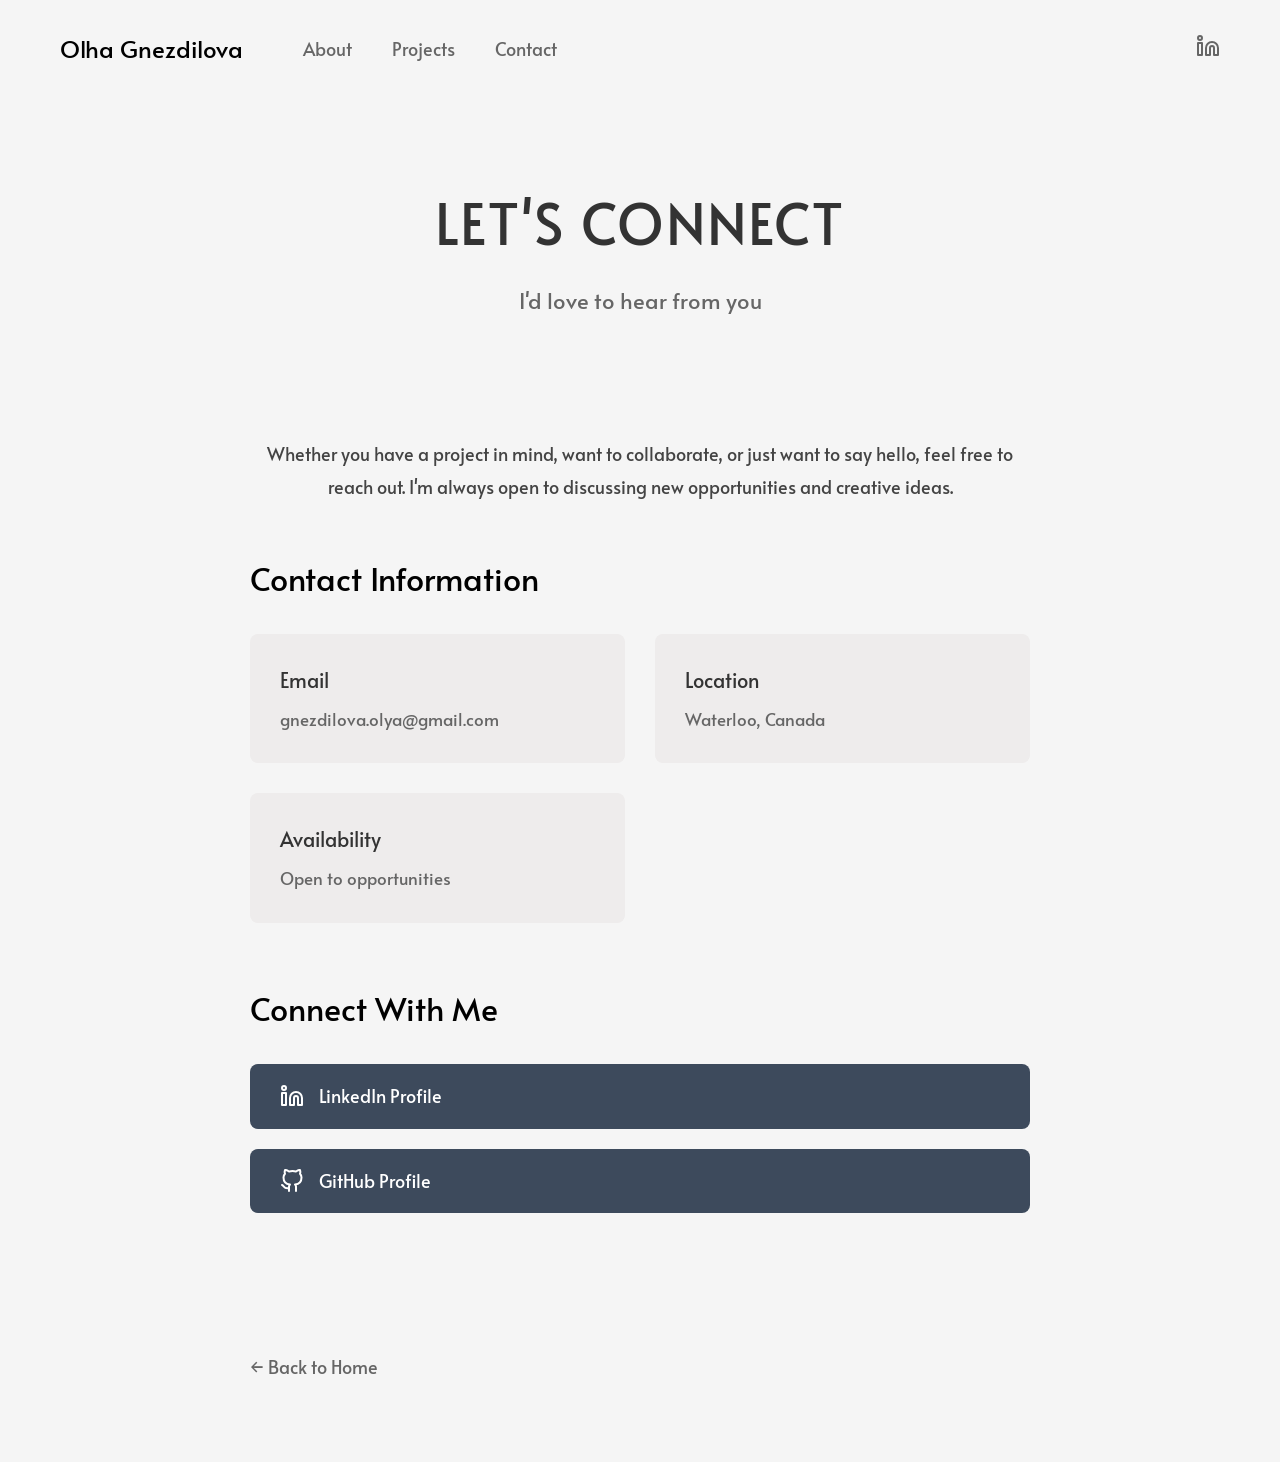
==== pages/contact/contact.html @ 5fd8d4ed "first commit" ====
<!DOCTYPE html>
<html lang="en">
<head>
    <meta charset="UTF-8">
    <meta name="viewport" content="width=device-width, initial-scale=1.0">
    <link href="https://fonts.googleapis.com/css2?family=Alata&display=swap" rel="stylesheet">
    <title>Contact - Olha Gnezdilova</title>
    <link rel="stylesheet" href="contact.css">
</head>

<body>
    <header>
        <nav>
            <a href="../../index.html" style="text-decoration: none; color: inherit;">
                <h1 class="logo">Olha Gnezdilova</h1>
            </a>
            <ul class="nav-links">
                <li><a href="../about/about.html">About</a></li>
                <li><a href="../../index.html#projects">Projects</a></li>
                <li><a href="contact.html">Contact</a></li>
            </ul>
            <a href="https://www.linkedin.com/in/olha-gnezdilova-22678039b/" class="linkedin-icon" target="_blank">
                <svg xmlns="http://www.w3.org/2000/svg" width="24" height="24" viewBox="0 0 24 24" fill="none" stroke="currentColor" stroke-width="2" stroke-linecap="round" stroke-linejoin="round">
                    <path d="M16 8a6 6 0 0 1 6 6v7h-4v-7a2 2 0 0 0-2-2 2 2 0 0 0-2 2v7h-4v-7a6 6 0 0 1 6-6z"></path>
                    <rect x="2" y="9" width="4" height="12"></rect>
                    <circle cx="4" cy="4" r="2"></circle>
                </svg>
            </a>
        </nav>
    </header>

    <main>
        <section class="contact-hero">
            <h1>LET'S CONNECT</h1>
            <p class="subtitle">I'd love to hear from you</p>
        </section>

        <section class="contact-content">
            <div class="content-wrapper">
                <p class="intro-text">Whether you have a project in mind, want to collaborate, or just want to say hello, feel free to reach out. I'm always open to discussing new opportunities and creative ideas.</p>

                <div class="contact-info">
                    <h2>Contact Information</h2>
                    <div class="info-grid">
                        <div class="info-item">
                            <h3>Email</h3>
                            <p>gnezdilova.olya@gmail.com</p>
                        </div>
                        <div class="info-item">
                            <h3>Location</h3>
                            <p>Waterloo, Canada</p>
                        </div>
                        <div class="info-item">
                            <h3>Availability</h3>
                            <p>Open to opportunities</p>
                        </div>
                    </div>
                </div>

                <div class="social-links">
                    <h2>Connect With Me</h2>
                    <div class="links-container">
                        <a href="https://www.linkedin.com/in/olha-gnezdilova-22678039b/" class="contact-link-button" target="_blank">
                            <svg xmlns="http://www.w3.org/2000/svg" width="24" height="24" viewBox="0 0 24 24" fill="none" stroke="currentColor" stroke-width="2" stroke-linecap="round" stroke-linejoin="round">
                                <path d="M16 8a6 6 0 0 1 6 6v7h-4v-7a2 2 0 0 0-2-2 2 2 0 0 0-2 2v7h-4v-7a6 6 0 0 1 6-6z"></path>
                                <rect x="2" y="9" width="4" height="12"></rect>
                                <circle cx="4" cy="4" r="2"></circle>
                            </svg>
                            LinkedIn Profile
                        </a>
                        <a href="https://github.com/ognezdilova" class="contact-link-button" target="_blank">
                            <svg xmlns="http://www.w3.org/2000/svg" width="24" height="24" viewBox="0 0 24 24" fill="none" stroke="currentColor" stroke-width="2" stroke-linecap="round" stroke-linejoin="round">
                                <path d="M9 19c-5 1.5-5-2.5-7-3m14 6v-3.87a3.37 3.37 0 0 0-.94-2.61c3.14-.35 6.44-1.54 6.44-7A5.44 5.44 0 0 0 20 4.77 5.07 5.07 0 0 0 19.91 1S18.73.65 16 2.48a13.38 13.38 0 0 0-7 0C6.27.65 5.09 1 5.09 1A5.07 5.07 0 0 0 5 4.77a5.44 5.44 0 0 0-1.5 3.78c0 5.42 3.3 6.61 6.44 7A3.37 3.37 0 0 0 9 18.13V22"></path>
                            </svg>
                            GitHub Profile
                        </a>
                    </div>
                </div>
            </div>
        </section>

        <section class="back-to-home">
            <div class="content-wrapper">
                <a href="../../index.html" class="back-button">← Back to Home</a>
            </div>
        </section>
    </main>
</body>
</html>
---- pages/contact/contact.css ----
* {
    margin: 0;
    padding: 0;
    box-sizing: border-box;
}

html {
    scroll-behavior: smooth;
}

body {
    font-family: 'Alata', sans-serif;
    background-color: #f5f5f5;
    color: #333;
    line-height: 1.6;
}

/* Header & Navigation */
header {
    background-color: #f5f5f5;
    padding: 30px 60px;
    position: sticky;
    top: 0;
    z-index: 100;
}

nav {
    display: flex;
    justify-content: flex-start;
    align-items: center;
    max-width: 1400px;
    margin: 0 auto;
    gap: 60px;
}

.logo {
    font-size: 24px;
    font-weight: 500;
    color: #000;
}

.nav-links {
    display: flex;
    list-style: none;
    gap: 40px;
}

.nav-links a {
    text-decoration: none;
    color: #666;
    font-size: 18px;
    transition: color 0.3s;
}

.nav-links a:hover {
    color: #000;
}

.linkedin-icon {
    color: #666;
    transition: color 0.3s;
    margin-left: auto;
}

.linkedin-icon:hover {
    color: #263650;
}

/* Contact Hero Section */
.contact-hero {
    text-align: center;
    padding: 80px 60px 60px;
    background-color: #f5f5f5;
}

.contact-hero h1 {
    font-size: 56px;
    font-weight: 400;
    margin-bottom: 15px;
    letter-spacing: 2px;
}

.contact-hero .subtitle {
    font-size: 22px;
    color: #666;
    font-weight: 300;
}

/* Content Wrapper */
.content-wrapper {
    max-width: 900px;
    margin: 0 auto;
    padding: 0 60px;
}

/* Contact Content Section */
.contact-content {
    padding: 60px 0;
    background-color: #f5f5f5;
}

.intro-text {
    font-size: 18px;
    line-height: 1.8;
    color: #444;
    margin-bottom: 50px;
    text-align: center;
}

/* Contact Info Section */
.contact-info {
    margin-bottom: 60px;
}

.contact-info h2 {
    font-size: 32px;
    font-weight: 400;
    margin-bottom: 30px;
    color: #000;
}

.info-grid {
    display: grid;
    grid-template-columns: repeat(auto-fit, minmax(250px, 1fr));
    gap: 30px;
}

.info-item {
    background-color: #eeecec;
    padding: 30px;
    border-radius: 8px;
}

.info-item h3 {
    font-size: 20px;
    font-weight: 500;
    margin-bottom: 10px;
    color: #333;
}

.info-item p {
    font-size: 17px;
    color: #666;
    line-height: 1.6;
}

/* Social Links Section */
.social-links {
    margin-bottom: 40px;
}

.social-links h2 {
    font-size: 32px;
    font-weight: 400;
    margin-bottom: 30px;
    color: #000;
}

.links-container {
    display: flex;
    flex-direction: column;
    gap: 20px;
}

.contact-link-button {
    display: flex;
    align-items: center;
    gap: 15px;
    padding: 18px 30px;
    background-color: #3d4a5c;
    color: white;
    text-decoration: none;
    border-radius: 8px;
    font-size: 18px;
    font-weight: 500;
    transition: background-color 0.3s, transform 0.2s;
}

.contact-link-button:hover {
    background-color: #2d3a4c;
    transform: translateY(-2px);
}

.contact-link-button svg {
    flex-shrink: 0;
}

/* Back to Home Section */
.back-to-home {
    padding: 40px 0 80px;
    background-color: #f5f5f5;
}

.back-button {
    display: inline-block;
    color: #666;
    text-decoration: none;
    font-size: 18px;
    transition: color 0.3s;
}

.back-button:hover {
    color: #000;
}

/* Responsive Design */
@media (max-width: 768px) {
    header {
        padding: 20px 30px;
    }

    nav {
        gap: 30px;
    }

    .nav-links {
        gap: 20px;
    }

    .nav-links a {
        font-size: 16px;
    }

    .content-wrapper {
        padding: 0 30px;
    }

    .contact-hero {
        padding: 50px 30px 40px;
    }

    .contact-hero h1 {
        font-size: 36px;
    }

    .contact-hero .subtitle {
        font-size: 18px;
    }

    .intro-text {
        font-size: 16px;
    }

    .contact-info h2,
    .social-links h2 {
        font-size: 26px;
    }

    .info-grid {
        grid-template-columns: 1fr;
    }

    .contact-link-button {
        font-size: 16px;
        padding: 15px 25px;
    }
}

@media (max-width: 480px) {
    .logo {
        font-size: 20px;
    }

    .nav-links {
        gap: 15px;
    }

    .nav-links a {
        font-size: 14px;
    }

    .contact-hero h1 {
        font-size: 28px;
    }

    .contact-hero .subtitle {
        font-size: 16px;
    }

    .info-item {
        padding: 20px;
    }
}
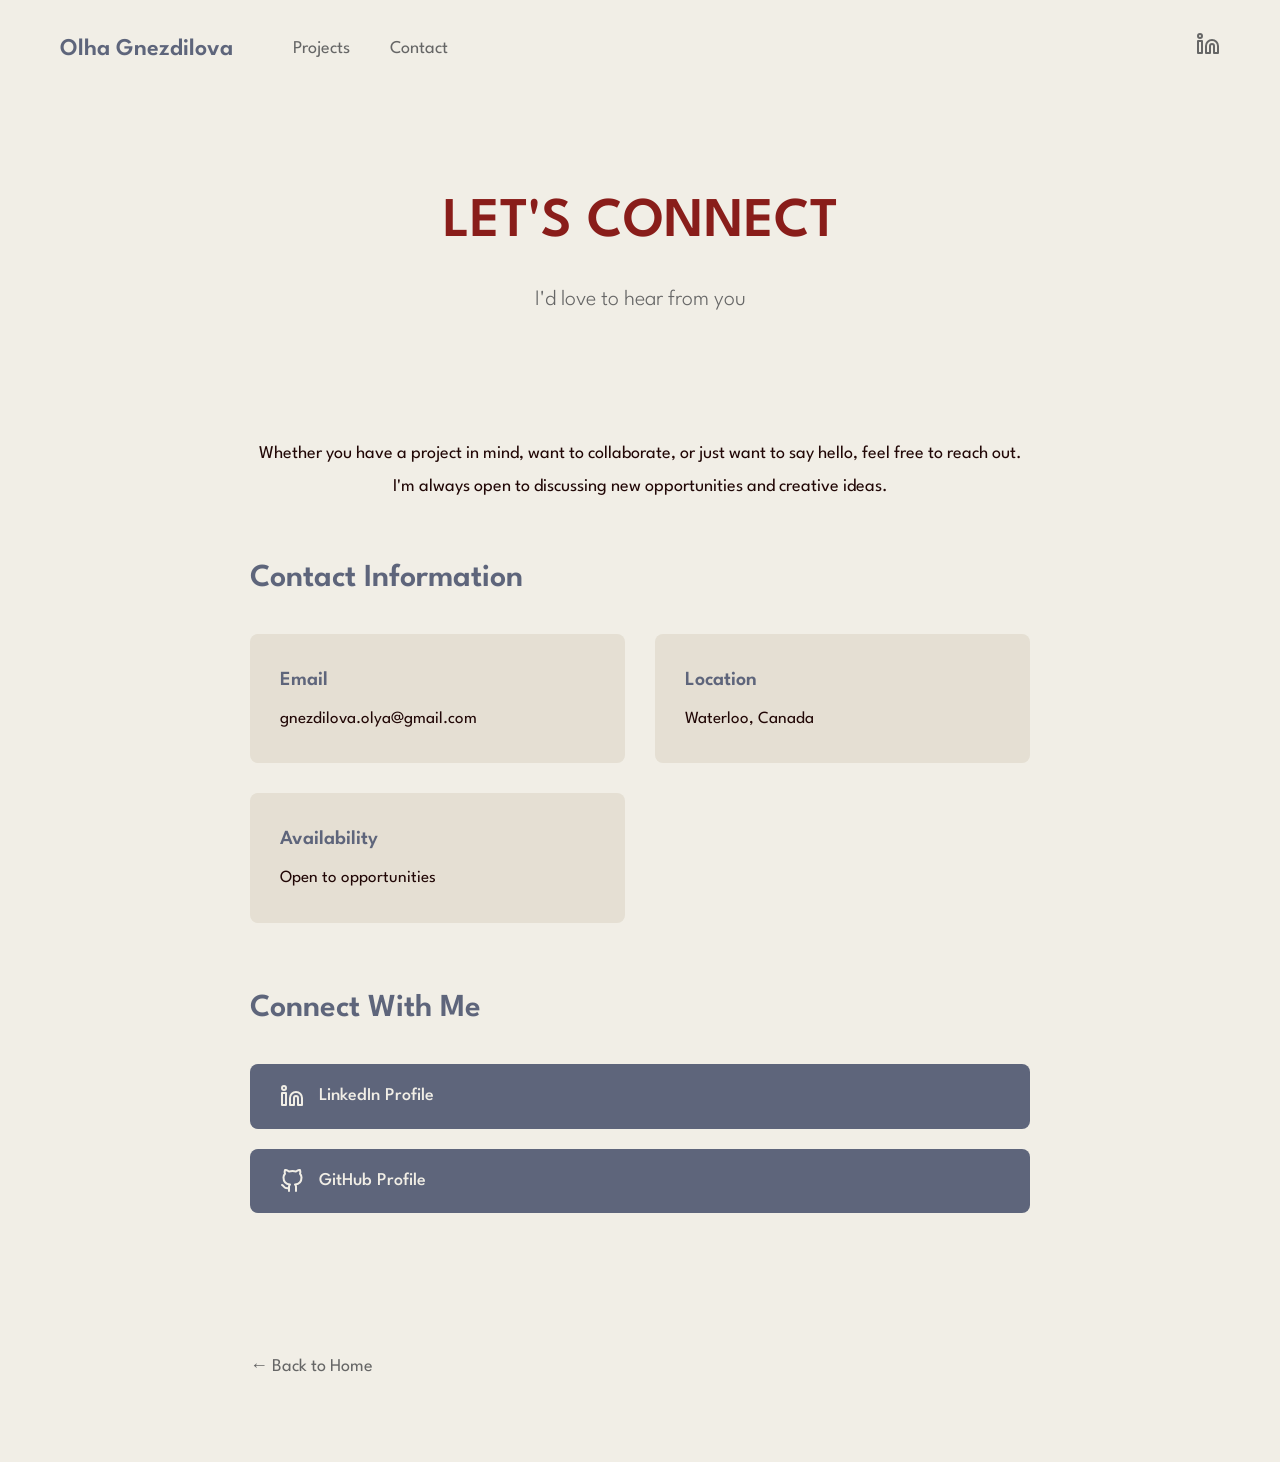
==== commit 473abf73: "updated the portfolio visuals" ====
--- a/pages/contact/contact.html
+++ b/pages/contact/contact.html
@@ -3,7 +3,7 @@
 <head>
     <meta charset="UTF-8">
     <meta name="viewport" content="width=device-width, initial-scale=1.0">
-    <link href="https://fonts.googleapis.com/css2?family=Alata&display=swap" rel="stylesheet">
+    <link href="https://fonts.googleapis.com/css2?family=League+Spartan:wght@400;600&display=swap" rel="stylesheet">
     <title>Contact - Olha Gnezdilova</title>
     <link rel="stylesheet" href="contact.css">
 </head>
@@ -15,7 +15,6 @@
                 <h1 class="logo">Olha Gnezdilova</h1>
             </a>
             <ul class="nav-links">
-                <li><a href="../about/about.html">About</a></li>
                 <li><a href="../../index.html#projects">Projects</a></li>
                 <li><a href="contact.html">Contact</a></li>
             </ul>
--- a/pages/contact/contact.css
+++ b/pages/contact/contact.css
@@ -9,15 +9,16 @@
 }
 
 body {
-    font-family: 'Alata', sans-serif;
-    background-color: #f5f5f5;
+    font-family: 'League Spartan', sans-serif;
+    font-weight: 400;
+    background-color: #F1EEE6;
     color: #333;
     line-height: 1.6;
 }
 
 /* Header & Navigation */
 header {
-    background-color: #f5f5f5;
+    background-color: #F1EEE6;
     padding: 30px 60px;
     position: sticky;
     top: 0;
@@ -35,8 +36,8 @@
 
 .logo {
     font-size: 24px;
-    font-weight: 500;
-    color: #000;
+    font-weight: 600;
+    color: #5E657B;
 }
 
 .nav-links {
@@ -53,7 +54,7 @@
 }
 
 .nav-links a:hover {
-    color: #000;
+    color: #210706;
 }
 
 .linkedin-icon {
@@ -63,21 +64,21 @@
 }
 
 .linkedin-icon:hover {
-    color: #263650;
+    color: #210706;
 }
 
 /* Contact Hero Section */
 .contact-hero {
     text-align: center;
     padding: 80px 60px 60px;
-    background-color: #f5f5f5;
+    background-color: #F1EEE6;
 }
 
 .contact-hero h1 {
     font-size: 56px;
-    font-weight: 400;
+    font-weight: 600;
     margin-bottom: 15px;
-    letter-spacing: 2px;
+    color: #891D1A;
 }
 
 .contact-hero .subtitle {
@@ -96,13 +97,13 @@
 /* Contact Content Section */
 .contact-content {
     padding: 60px 0;
-    background-color: #f5f5f5;
+    background-color: #F1EEE6;
 }
 
 .intro-text {
     font-size: 18px;
     line-height: 1.8;
-    color: #444;
+    color: #210706;
     margin-bottom: 50px;
     text-align: center;
 }
@@ -114,9 +115,9 @@
 
 .contact-info h2 {
     font-size: 32px;
-    font-weight: 400;
+    font-weight: 600;
     margin-bottom: 30px;
-    color: #000;
+    color: #5E657B;
 }
 
 .info-grid {
@@ -126,21 +127,21 @@
 }
 
 .info-item {
-    background-color: #eeecec;
+    background-color: #E5DFD3;
     padding: 30px;
     border-radius: 8px;
 }
 
 .info-item h3 {
     font-size: 20px;
-    font-weight: 500;
+    font-weight: 600;
     margin-bottom: 10px;
-    color: #333;
+    color: #5E657B;
 }
 
 .info-item p {
     font-size: 17px;
-    color: #666;
+    color: #210706;
     line-height: 1.6;
 }
 
@@ -151,9 +152,9 @@
 
 .social-links h2 {
     font-size: 32px;
-    font-weight: 400;
+    font-weight: 600;
     margin-bottom: 30px;
-    color: #000;
+    color: #5E657B;
 }
 
 .links-container {
@@ -167,8 +168,8 @@
     align-items: center;
     gap: 15px;
     padding: 18px 30px;
-    background-color: #3d4a5c;
-    color: white;
+    background-color: #5E657B;
+    color: #F1EEE6;
     text-decoration: none;
     border-radius: 8px;
     font-size: 18px;
@@ -177,7 +178,7 @@
 }
 
 .contact-link-button:hover {
-    background-color: #2d3a4c;
+    background-color: #4a5568;
     transform: translateY(-2px);
 }
 
@@ -188,7 +189,7 @@
 /* Back to Home Section */
 .back-to-home {
     padding: 40px 0 80px;
-    background-color: #f5f5f5;
+    background-color: #F1EEE6;
 }
 
 .back-button {
